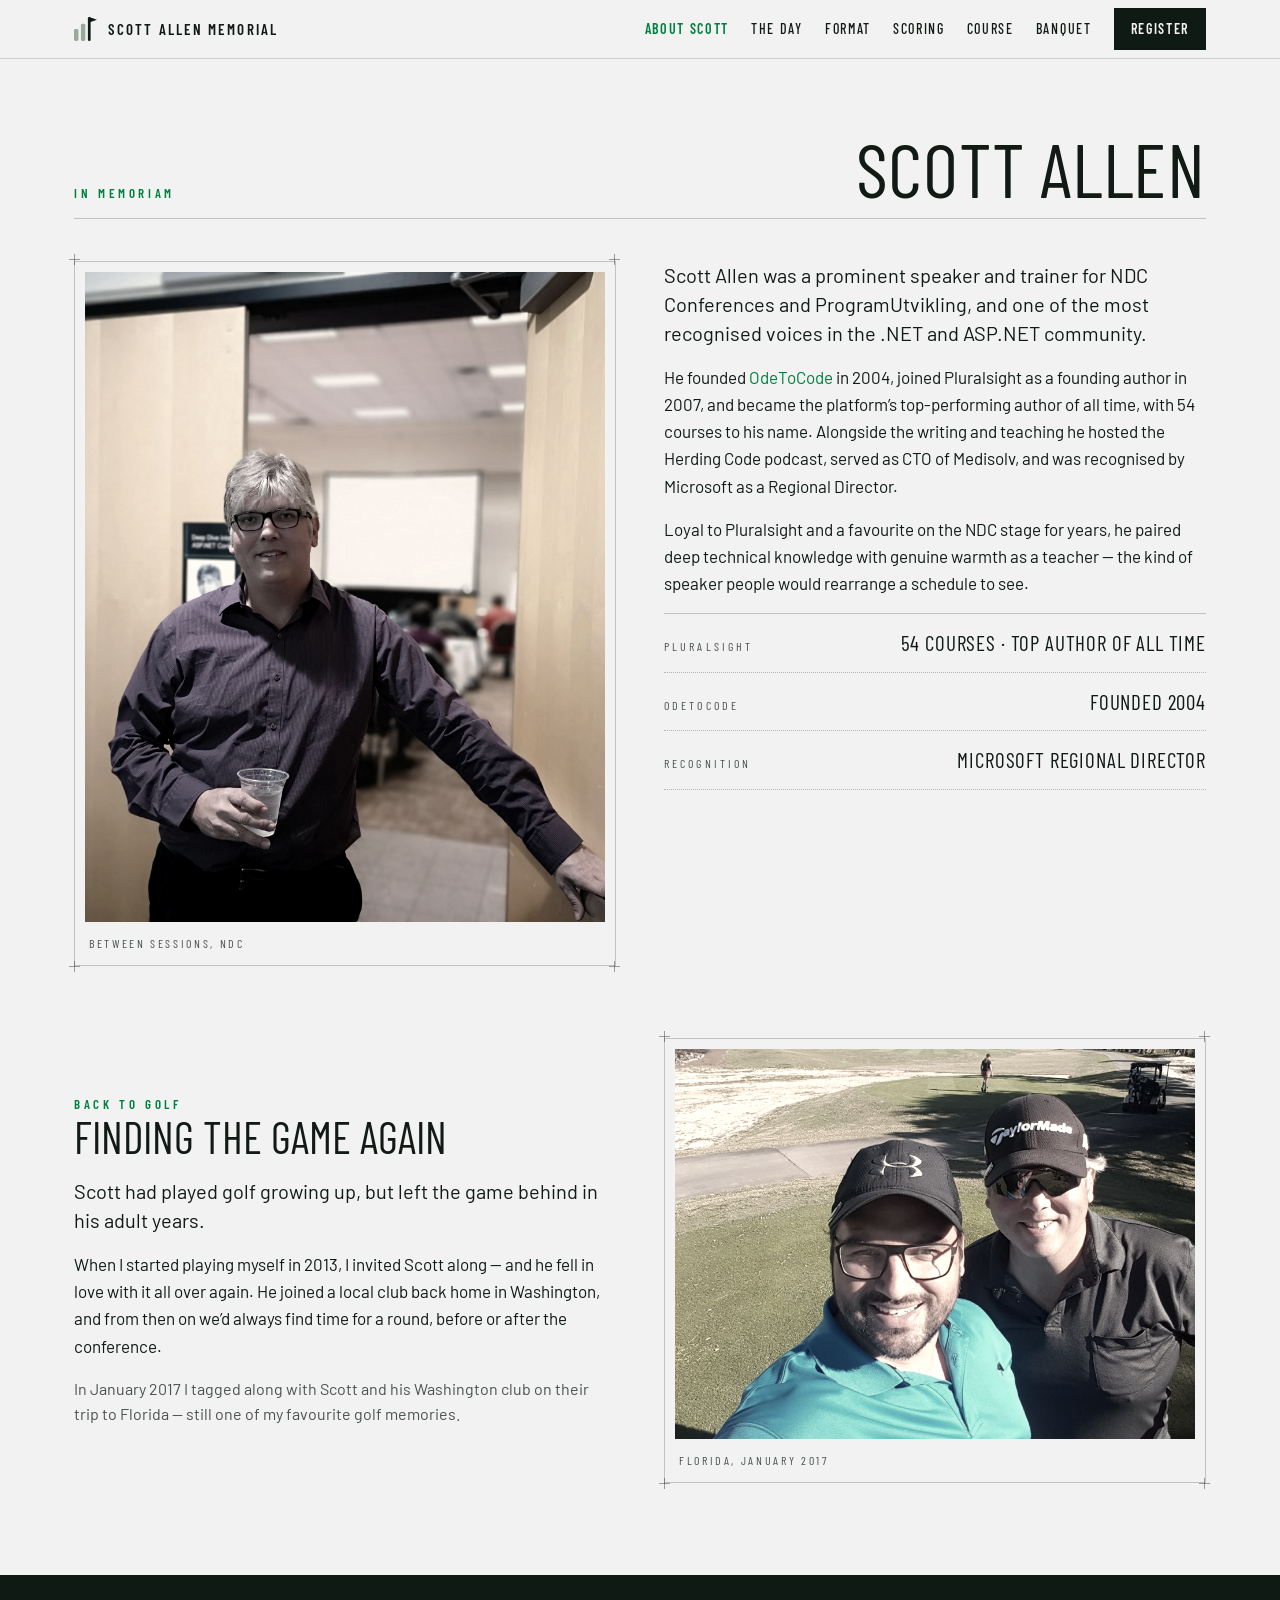
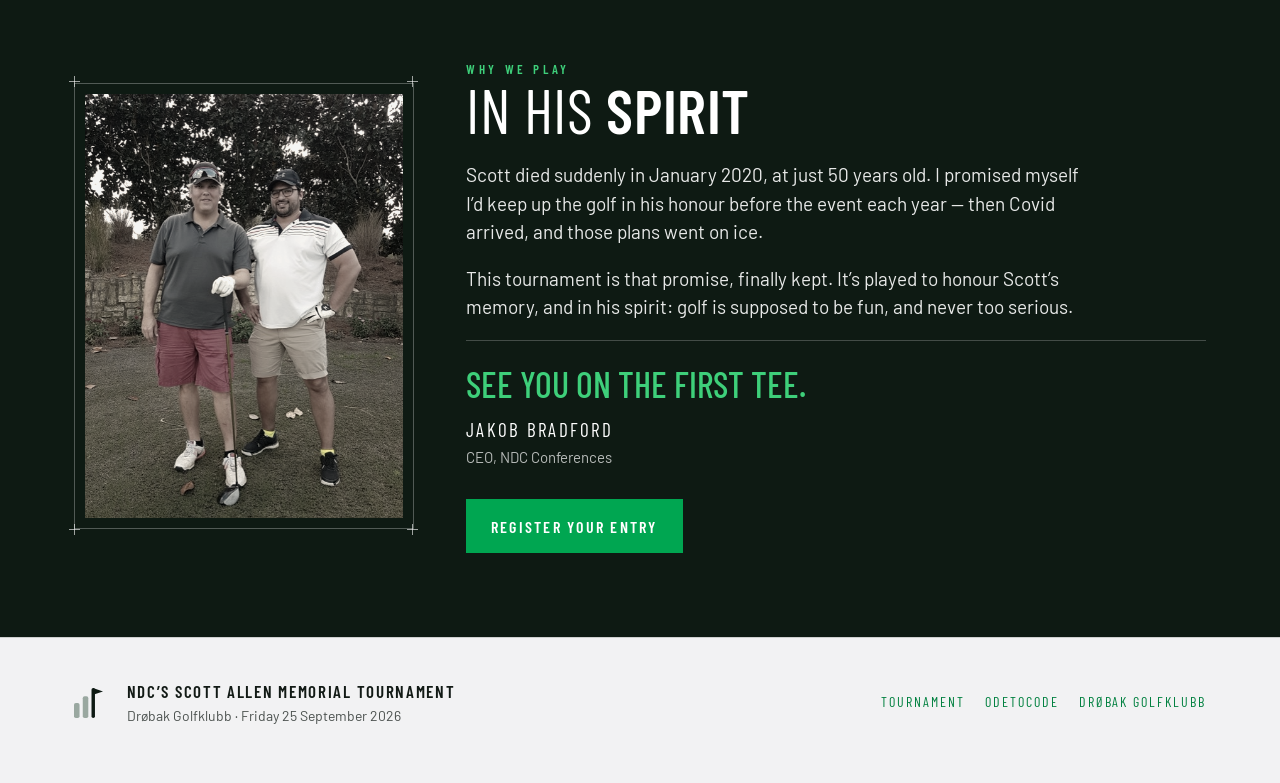
==== about.html @ 3bad95fa "Split out About Scott page; swap scorecard for flyover films - New about.html: In Memoriam, "back to" ====
<!DOCTYPE html>
<html lang="en">
<head>
<meta charset="UTF-8" />
<meta name="viewport" content="width=device-width, initial-scale=1" />
<title>About Scott Allen &mdash; NDC&rsquo;s Scott Allen Memorial Tournament</title>
<meta name="description" content="In memoriam: Scott Allen — speaker and trainer for NDC Conferences, founding Pluralsight author, and the friend this tournament is played for." />
<meta property="og:title" content="About Scott Allen" />
<meta property="og:description" content="In memoriam: Scott Allen — and why NDC plays this tournament in his spirit." />
<meta property="og:type" content="website" />
<link rel="preconnect" href="https://fonts.googleapis.com" />
<link rel="preconnect" href="https://fonts.gstatic.com" crossorigin />
<link href="https://fonts.googleapis.com/css2?family=Barlow+Condensed:wght@400;500;600&family=Barlow:wght@400;500;600;700&display=swap" rel="stylesheet" />
<link rel="icon" href="assets/brand/favicon.svg" type="image/svg+xml" />
<link rel="stylesheet" href="styles.css" />
</head>
<body>

<header class="nav">
  <div class="nav-inner">
    <a class="brand" href="index.html">
      <img class="brand-mark" src="assets/brand/mark-ink.svg" alt="" />
      <span class="brand-name">Scott&nbsp;Allen Memorial</span>
    </a>
    <nav class="nav-links">
      <span class="nav-current">About Scott</span>
      <a href="index.html#day">The Day</a>
      <a href="index.html#format">Format</a>
      <a href="index.html#scoring">Scoring</a>
      <a href="index.html#course">Course</a>
      <a href="index.html#banquet">Banquet</a>
      <a class="btn btn-dark btn-sm" href="index.html#register">Register</a>
    </nav>
  </div>
</header>

<main id="top">

  <!-- IN MEMORIAM -->
  <section class="sec sec-top">
    <div class="sec-head">
      <span class="sec-num">In Memoriam</span>
      <h1 class="sec-title sec-title-xl">Scott Allen</h1>
    </div>

    <div class="bio-top">
      <div class="bio-media"><span class="plus"></span><span class="plus plus-tr"></span><span class="plus plus-bl"></span><span class="plus plus-br"></span>
        <img src="assets/scott-portrait.jpg" alt="Scott Allen at an NDC conference" class="duo bio-portrait" />
        <div class="bio-caption">Between sessions, NDC</div>
      </div>
      <div class="prose">
        <p class="lead">Scott Allen was a prominent speaker and trainer for NDC Conferences and ProgramUtvikling, and one of the most recognised voices in the .NET and ASP.NET community.</p>
        <p>He founded <a href="https://odetocode.com" target="_blank" rel="noopener">OdeToCode</a> in 2004, joined Pluralsight as a founding author in 2007, and became the platform&rsquo;s top-performing author of all time, with 54 courses to his name. Alongside the writing and teaching he hosted the Herding Code podcast, served as CTO of Medisolv, and was recognised by Microsoft as a Regional Director.</p>
        <p>Loyal to Pluralsight and a favourite on the NDC stage for years, he paired deep technical knowledge with genuine warmth as a teacher &mdash; the kind of speaker people would rearrange a schedule to see.</p>
        <div class="record-list">
          <div class="record-row"><span class="cell-label">Pluralsight</span><span class="record-val">54 courses &middot; top author of all time</span></div>
          <div class="record-row"><span class="cell-label">OdeToCode</span><span class="record-val">Founded 2004</span></div>
          <div class="record-row"><span class="cell-label">Recognition</span><span class="record-val">Microsoft Regional Director</span></div>
        </div>
      </div>
    </div>

    <div class="bio-top bio-flip bio-later">
      <div class="prose">
        <div class="sec-num sec-num-block">Back to golf</div>
        <h2 class="bio-h">Finding the game again</h2>
        <p class="lead">Scott had played golf growing up, but left the game behind in his adult years.</p>
        <p>When I started playing myself in 2013, I invited Scott along &mdash; and he fell in love with it all over again. He joined a local club back home in Washington, and from then on we&rsquo;d always find time for a round, before or after the conference.</p>
        <p>In January 2017 I tagged along with Scott and his Washington club on their trip to Florida &mdash; still one of my favourite golf memories.</p>
      </div>
      <div class="bio-media"><span class="plus"></span><span class="plus plus-tr"></span><span class="plus plus-bl"></span><span class="plus plus-br"></span>
        <img src="assets/florida-tee.jpg" alt="Jakob Bradford and Scott Allen on the tee in Florida" class="duo bio-florida" />
        <div class="bio-caption">Florida, January 2017</div>
      </div>
    </div>
  </section>

  <!-- WHY WE PLAY -->
  <section class="spirit-band">
    <div class="spirit-grid">
      <div class="spirit-media"><span class="plus light"></span><span class="plus plus-tr light"></span><span class="plus plus-bl light"></span><span class="plus plus-br light"></span>
        <img src="assets/pair-driver.jpg" alt="Scott Allen and Jakob Bradford on the first tee" class="duo-heavy spirit-photo" />
      </div>
      <div class="spirit-text">
        <div class="sec-num bright sec-num-block">Why we play</div>
        <h2 class="sec-title light spirit-h">In his <span class="fw">spirit</span></h2>
        <p class="lead light spirit-p">Scott died suddenly in January 2020, at just 50 years old. I promised myself I&rsquo;d keep up the golf in his honour before the event each year &mdash; then Covid arrived, and those plans went on ice.</p>
        <p class="lead light spirit-p">This tournament is that promise, finally kept. It&rsquo;s played to honour Scott&rsquo;s memory, and in his spirit: golf is supposed to be fun, and never too serious.</p>
        <div class="spirit-signoff">
          <div class="ss-line">See you on the first tee.</div>
          <div class="ss-name">Jakob Bradford</div>
          <div class="ss-role">CEO, NDC Conferences</div>
        </div>
        <a class="btn btn-green spirit-cta" href="index.html#register">Register your entry</a>
      </div>
    </div>
  </section>

</main>

<footer class="foot">
  <div class="foot-inner">
    <img class="foot-mark" src="assets/brand/mark-ink.svg" alt="" />
    <div>
      <div class="foot-name">NDC&rsquo;s Scott Allen Memorial Tournament</div>
      <div class="foot-sub">Drøbak Golfklubb &middot; Friday 25 September 2026</div>
    </div>
    <div class="foot-links">
      <a href="index.html">Tournament</a>
      <a href="https://odetocode.com" target="_blank" rel="noopener">OdeToCode</a>
      <a href="https://drobakgolf.no" target="_blank" rel="noopener">Drøbak Golfklubb</a>
    </div>
  </div>
</footer>

</body>
</html>
---- styles.css ----
/* =========================================================
   NDC's Scott Allen Memorial Tournament
   Bold modern tournament styling — Barlow Condensed + Barlow
   ========================================================= */

:root {
  --bg:        #f2f2f3;
  --panel:     #e9e9ea;
  --ink:       #121a15;
  --ink-2:     #0e1a13;
  --line:      rgba(18, 26, 21, 0.16);
  --line-2:    rgba(18, 26, 21, 0.22);
  --muted:     rgba(18, 26, 21, 0.74);
  --muted-2:   rgba(18, 26, 21, 0.6);
  --green:     #00a651;
  --green-d:   #00803f;
  --green-dd:  #0e5c33;
  --green-br:  #3ecf7a;
  --white:     #ffffff;
  --maxw: 1180px;
  --cond: "Barlow Condensed", "Arial Narrow", system-ui, sans-serif;
  --sans: "Barlow", system-ui, -apple-system, sans-serif;
}

* { box-sizing: border-box; }
html { scroll-behavior: smooth; }
body {
  margin: 0;
  background: var(--bg);
  color: var(--ink);
  font-family: var(--sans);
  font-size: 17px;
  line-height: 1.6;
  -webkit-font-smoothing: antialiased;
}
a { color: var(--green-d); text-decoration: none; }
a:hover { color: var(--green-dd); }
::selection { background: rgba(0, 166, 81, 0.22); }
img { max-width: 100%; display: block; }
:focus-visible { outline: 2px solid var(--green); outline-offset: 2px; }
strong { font-weight: 600; }
.fw { font-weight: 600; }

/* ---------- Buttons ---------- */
.btn {
  display: inline-block;
  font-family: var(--cond);
  font-size: 16px;
  font-weight: 600;
  letter-spacing: 0.14em;
  text-transform: uppercase;
  padding: 14px 24px 12px;
  border: 1px solid transparent;
  cursor: pointer;
  transition: background .16s ease, color .16s ease, border-color .16s ease;
}
.btn-sm { font-size: 14px; padding: 9px 16px 8px; letter-spacing: 0.12em; }
.btn-dark { background: var(--ink-2); color: var(--bg); }
.btn-dark:hover { background: #1c2f23; color: var(--bg); }
.btn-green { background: var(--green); color: var(--white); }
.btn-green:hover { background: var(--green-d); color: var(--white); }
.btn-ghost { color: var(--white); border-color: rgba(255, 255, 255, 0.5); }
.btn-ghost:hover { border-color: #fff; background: rgba(255, 255, 255, 0.1); color: #fff; }
.btn-white { background: #fff; color: var(--ink-2); }
.btn-white:hover { background: var(--green-br); color: var(--ink-2); }
.btn-block { width: 100%; text-align: center; }

/* ---------- Plus corner marks ---------- */
.plus { position: absolute; top: -8px; left: -6px; width: 12px; height: 12px; pointer-events: none; }
.plus::before, .plus::after { content: ""; position: absolute; background: rgba(18, 26, 21, 0.4); }
.plus::before { left: 5px; top: 0; width: 1px; height: 11px; }
.plus::after { top: 5px; left: 0; height: 1px; width: 11px; }
.plus.plus-tr { left: auto; right: -6px; }
.plus.plus-bl { top: auto; bottom: -8px; }
.plus.plus-br { top: auto; bottom: -8px; left: auto; right: -6px; }
.plus.light::before, .plus.light::after { background: rgba(255, 255, 255, 0.6); }

/* ---------- Header ---------- */
.nav {
  position: sticky; top: 0; z-index: 40;
  background: rgba(242, 242, 243, 0.94);
  backdrop-filter: blur(8px);
  border-bottom: 1px solid var(--line);
}
.nav-inner {
  max-width: var(--maxw); margin: 0 auto; padding: 0 24px;
  height: 58px; display: flex; align-items: center; gap: 28px;
}
.brand { display: flex; align-items: center; gap: 11px; color: var(--ink); flex: none; }
.brand-mark { height: 24px; width: auto; display: block; }
.brand-name {
  font-family: var(--cond); font-weight: 600; font-size: 15px;
  letter-spacing: 0.14em; text-transform: uppercase; line-height: 1;
}
.nav-links { margin-left: auto; display: flex; gap: 22px; align-items: center; }
.nav-links a:not(.btn) {
  font-family: var(--cond); font-size: 14px; font-weight: 500;
  letter-spacing: 0.12em; text-transform: uppercase; color: var(--ink);
}
.nav-links a:not(.btn):hover { color: var(--green-d); }
.nav-current {
  font-family: var(--cond); font-size: 14px; font-weight: 600;
  letter-spacing: 0.12em; text-transform: uppercase; color: var(--green-d);
}

/* ---------- Hero ---------- */
.hero {
  position: relative;
  min-height: 640px;
  display: flex; flex-direction: column; justify-content: flex-end;
  overflow: hidden;
  background: var(--ink-2);
  color: #fff;
}
.hero-media {
  position: absolute; inset: 0;
  width: 100%; height: 100%; object-fit: cover; object-position: center 42%;
  filter: saturate(0.78) contrast(1.05) brightness(1.02);
}
.hero-tint {
  position: absolute; inset: 0;
  background: var(--green-dd);
  mix-blend-mode: color;
  opacity: 0.32;
}
.hero-scrim {
  position: absolute; inset: 0;
  background: linear-gradient(180deg,
    rgba(14, 26, 19, 0.68) 0%,
    rgba(14, 26, 19, 0.4) 30%,
    rgba(14, 26, 19, 0.62) 62%,
    rgba(14, 26, 19, 0.92) 100%);
}
.hero-body {
  position: relative;
  max-width: var(--maxw); width: 100%;
  margin: 0 auto; padding: 120px 24px 34px;
}
.kicker {
  display: flex; align-items: center; gap: 14px;
  margin: 0 0 20px;
  font-family: var(--cond); font-size: 14px; font-weight: 600;
  letter-spacing: 0.3em; text-transform: uppercase; color: #fff;
  text-shadow: 0 1px 14px rgba(14, 26, 19, 0.85);
}
.kicker-tick { width: 44px; height: 1px; background: #fff; flex: none; }
.hero-title {
  margin: 0;
  font-family: var(--cond); font-weight: 400;
  font-size: clamp(50px, 9vw, 128px);
  line-height: 0.88; letter-spacing: -0.005em;
  text-transform: uppercase; text-wrap: balance;
  text-shadow: 0 2px 30px rgba(14, 26, 19, 0.5);
}
.hero-lead {
  margin: 24px 0 0; max-width: 48ch;
  font-size: 19px; line-height: 1.5; color: rgba(255, 255, 255, 0.92);
}
.hero-cta { margin-top: 32px; display: flex; flex-wrap: wrap; gap: 12px; }

.hero-stats {
  position: relative;
  border-top: 1px solid rgba(255, 255, 255, 0.22);
  max-width: var(--maxw); width: 100%; margin: 0 auto; padding: 0 24px;
  display: grid; grid-template-columns: repeat(4, 1fr);
}
.hero-stat { padding: 18px 22px 16px; border-right: 1px solid rgba(255, 255, 255, 0.16); }
.hero-stat:first-child { padding-left: 0; }
.hero-stat:last-child { border-right: 0; padding-right: 0; }
.hs-label {
  display: block;
  font-family: var(--cond); font-size: 12px; letter-spacing: 0.24em;
  text-transform: uppercase; color: rgba(255, 255, 255, 0.62);
}
.hs-value {
  display: block; margin-top: 2px;
  font-family: var(--cond); font-size: 21px; font-weight: 500;
  letter-spacing: 0.02em; text-transform: uppercase; color: #fff;
}

/* ---------- Section shell ---------- */
.sec { max-width: var(--maxw); margin: 0 auto; padding: 92px 24px 0; }
.sec:last-of-type { padding-bottom: 0; }
.sec-top { padding-top: 72px; }
.sec-head {
  display: flex; align-items: baseline; gap: 16px;
  border-bottom: 1px solid var(--line-2);
  padding-bottom: 14px; margin-bottom: 42px;
}
.sec-num {
  font-family: var(--cond); font-size: 13px; font-weight: 600;
  letter-spacing: 0.28em; text-transform: uppercase; color: var(--green-d);
}
.sec-num.light { color: rgba(255, 255, 255, 0.82); }
.sec-num.bright { color: var(--green-br); }
.sec-title {
  margin: 0 0 0 auto;
  font-family: var(--cond); font-weight: 400;
  font-size: clamp(32px, 4.6vw, 54px); line-height: 1;
  letter-spacing: 0.01em; text-transform: uppercase;
}
.sec-title.light { color: #fff; }
.sec-title-xl { font-size: clamp(38px, 6vw, 78px); line-height: 0.94; }
.sec-num-block { display: block; }
.lead { font-size: 20px; line-height: 1.45; }
p.lead { margin: 0 0 18px; }

/* ---------- Grid of cells ---------- */
.grid {
  display: grid; gap: 1px;
  background: var(--line); border: 1px solid var(--line);
}
.cells-4 { grid-template-columns: repeat(4, 1fr); border-top: none; }
.cats { grid-template-columns: repeat(2, 1fr); margin-top: 56px; }
.stat-row { grid-template-columns: repeat(3, 1fr); margin-top: 40px; }
.cell { background: var(--bg); padding: 30px 26px 32px; position: relative; }
.cell-dark { background: var(--ink-2); color: #fff; }
.cell-label {
  font-family: var(--cond); font-size: 12px; letter-spacing: 0.26em;
  text-transform: uppercase; color: var(--muted);
}
.cell-dark .cell-label { color: var(--green-br); }
.cell-big {
  font-family: var(--cond); font-size: 60px; font-weight: 500; line-height: 1;
  margin: 8px 0 14px; letter-spacing: -0.01em;
}
.cell-big .unit { font-size: 24px; }
.cell p { margin: 0; font-size: 15px; line-height: 1.55; color: var(--muted); }
.cell-dark p { color: rgba(255, 255, 255, 0.8); }
.cat-name {
  margin: 6px 0 14px;
  font-family: var(--cond); font-weight: 500; font-size: 40px; line-height: 1;
  text-transform: uppercase;
}
.cats .cell p { font-size: 16px; }
.cat-eg {
  margin-top: 16px !important; padding-top: 14px;
  border-top: 1px dotted rgba(18, 26, 21, 0.3);
  font-size: 14px !important; color: var(--muted-2) !important;
}
.cat-eg .hl { color: var(--green-d); }

/* ---------- Format top ---------- */
.format-top {
  display: grid; grid-template-columns: 1fr 1fr; gap: 48px; align-items: start;
}
.prose p { margin: 0 0 16px; }
.prose p:last-child { margin-bottom: 0; font-size: 16px; color: var(--muted); }

.points { border: 1px solid var(--line-2); background: var(--panel); position: relative; }
.points-head {
  padding: 14px 18px; border-bottom: 1px solid var(--line-2);
  font-family: var(--cond); font-size: 12px; letter-spacing: 0.26em;
  text-transform: uppercase; color: var(--muted);
}
.pt {
  display: flex; align-items: baseline; justify-content: space-between;
  padding: 11px 18px; border-bottom: 1px dotted rgba(18, 26, 21, 0.22);
}
.pt:last-child { border-bottom: 0; }
.pt span:first-child { font-size: 16px; }
.pt-val { font-family: var(--cond); font-size: 27px; font-weight: 600; line-height: 1; }
.pt-good span:first-child { color: var(--green-d); font-weight: 500; }
.pt-good .pt-val { color: var(--green-d); }

/* ---------- Green section ---------- */
.sec-green { margin-top: 92px; background: var(--green); }
.green-inner {
  max-width: var(--maxw); margin: 0 auto; padding: 76px 24px;
  display: grid; grid-template-columns: 1.2fr 1fr; gap: 52px; align-items: center;
}
.green-text .sec-title { margin: 0 0 20px; }
.light { color: #fff; }
.light-dim { color: rgba(255, 255, 255, 0.9); font-size: 16px; margin: 0 0 28px; }
.green-text .lead { color: #fff; margin-bottom: 16px; }
.green-box {
  border: 1px solid rgba(255, 255, 255, 0.45);
  padding: 52px 40px; position: relative;
  display: flex; flex-direction: column; align-items: center; gap: 6px;
}
.app-lockup { width: 260px; max-width: 100%; height: auto; display: block; }

/* ---------- Course ---------- */
.course-prose {
  display: grid; grid-template-columns: 1fr 1fr; gap: 48px; align-items: start;
}
.course-prose p { margin: 0; }
.course-prose p:last-child { font-size: 16px; color: var(--muted); }
.st-value {
  font-family: var(--cond); font-size: 44px; font-weight: 500; line-height: 1.05;
}
.st-value .unit { font-size: 20px; }

/* ---------- Hole-by-hole flyover films ---------- */
.hole-guide { margin-top: 56px; }
.hg-head {
  display: flex; align-items: baseline; gap: 16px;
  border-bottom: 1px solid var(--line-2); padding-bottom: 12px; margin-bottom: 24px;
}
.hg-sub {
  margin-left: auto;
  font-family: var(--cond); font-size: 13px; letter-spacing: 0.2em;
  text-transform: uppercase; color: var(--muted);
}
.hg-selector {
  display: grid; grid-template-columns: repeat(9, minmax(0, 1fr));
  gap: 6px; margin-bottom: 24px;
}
.hg-sq {
  appearance: none; cursor: pointer; border-radius: 0;
  border: 1px solid var(--line-2); background: transparent; color: var(--ink);
  font-family: var(--cond); font-size: 17px; font-weight: 600; line-height: 1;
  padding: 9px 0 7px; transition: border-color .14s ease, background .14s ease, color .14s ease;
}
.hg-sq:hover { border-color: var(--green); }
.hg-sq[aria-pressed="true"] { border-color: var(--green); background: var(--green); color: #fff; }

.hg-body { display: flex; flex-wrap: wrap; gap: 32px; align-items: flex-start; }
.hg-plate {
  position: relative; border: 1px solid var(--line-2); padding: 10px;
  flex: 1 1 380px; min-width: 280px;
}
.hg-film {
  display: block; width: 100%; position: relative;
  aspect-ratio: 16 / 9; overflow: hidden; background: var(--ink-2);
}
.hg-still {
  position: absolute; inset: 0; width: 100%; height: 100%; object-fit: cover;
  filter: saturate(0.42) contrast(1.06) sepia(0.12) hue-rotate(-8deg);
}
.hg-scrim { position: absolute; inset: 0; background: rgba(14, 26, 19, 0.28); }
.hg-badge {
  position: absolute; left: 50%; top: 50%; transform: translate(-50%, -50%);
  display: flex; align-items: center; gap: 10px; white-space: nowrap;
  background: var(--green); color: #fff;
  font-family: var(--cond); font-size: 17px; font-weight: 600;
  letter-spacing: 0.16em; text-transform: uppercase; padding: 13px 22px 11px;
}
.hg-film:hover .hg-badge { background: var(--green-d); }

.hg-data { flex: 1 1 200px; min-width: 200px; max-width: 300px; }
.hg-number {
  font-family: var(--cond); font-size: 84px; font-weight: 500;
  line-height: 0.9; margin: 4px 0 18px;
}
.hg-rows { display: flex; flex-direction: column; border-top: 1px solid var(--line-2); }
.hg-row {
  display: flex; justify-content: space-between; align-items: baseline;
  padding: 10px 0; border-bottom: 1px dotted rgba(18, 26, 21, 0.28);
}
.hg-val { font-family: var(--cond); font-size: 26px; font-weight: 600; line-height: 1; }
.hg-nav { display: flex; gap: 8px; margin-top: 20px; }
.hg-btn {
  flex: 1; appearance: none; cursor: pointer; border-radius: 0;
  border: 1px solid rgba(18, 26, 21, 0.35); background: transparent; color: var(--ink);
  font-family: var(--cond); font-size: 15px; font-weight: 600;
  letter-spacing: 0.14em; text-transform: uppercase; padding: 12px 10px 10px;
  transition: border-color .14s ease, color .14s ease;
}
.hg-btn:hover { border-color: var(--green); color: var(--green-d); }
.hg-watch {
  display: inline-block; margin-top: 16px;
  font-family: var(--cond); font-size: 13px; letter-spacing: 0.18em; text-transform: uppercase;
}
.foot-note { margin: 14px 0 0; font-size: 14px; line-height: 1.5; color: var(--muted-2); }

/* ---------- Banquet panel ---------- */
.panel {
  border: 1px solid var(--line-2); position: relative;
  display: grid; grid-template-columns: 1.3fr 1fr;
}
.panel-main { padding: 46px 38px; }
.panel-main .sec-num { display: block; margin-bottom: 12px; }
.panel-main .sec-title { margin: 0 0 18px; }
.panel-main p { margin: 0 0 14px; }
.panel-main p:last-child { font-size: 16px; color: var(--muted); margin: 0; }
.panel-side {
  border-left: 1px solid var(--line); background: var(--panel);
  padding: 46px 38px; display: flex; flex-direction: column; gap: 20px;
}
.pside-row { padding-bottom: 18px; border-bottom: 1px dotted rgba(18, 26, 21, 0.3); }
.pside-row:last-child { padding-bottom: 0; border-bottom: 0; }
.pside-val {
  font-family: var(--cond); font-size: 28px; font-weight: 500; line-height: 1.1;
  text-transform: uppercase; margin-top: 2px;
}
.pside-sub { margin-top: 4px; font-size: 14px; color: var(--muted); }
.pside-val a, .panel-main a { color: inherit; text-decoration: underline; text-underline-offset: 3px; }

/* ---------- Register ---------- */
.sec-dark { margin-top: 92px; background: var(--ink-2); }
.reg-inner {
  max-width: var(--maxw); margin: 0 auto; padding: 84px 24px;
  display: grid; grid-template-columns: 1fr 1fr; gap: 56px; align-items: start;
}
.reg-h { margin: 0 0 20px; font-size: clamp(38px, 5.6vw, 68px); line-height: 0.94; }
.reg-left .lead { color: rgba(255, 255, 255, 0.86); max-width: 40ch; }
.reg-facts { margin-top: 22px; border-top: 1px solid rgba(255, 255, 255, 0.2); }
.rf-row {
  display: flex; justify-content: space-between; gap: 16px;
  padding: 13px 0; border-bottom: 1px solid rgba(255, 255, 255, 0.2);
}
.rf-row span:first-child {
  font-family: var(--cond); font-size: 13px; letter-spacing: 0.22em;
  text-transform: uppercase; color: rgba(255, 255, 255, 0.6);
}
.rf-v {
  font-family: var(--cond); font-size: 16px; letter-spacing: 0.06em;
  text-transform: uppercase; color: #fff;
}
.rf-v.bright-t { color: var(--green-br); }

.reg-card { border: 1px solid rgba(255, 255, 255, 0.28); position: relative; padding: 36px 32px 38px; }
.reg-form { display: block; }
.field { min-width: 0; }
.field.span-2 { grid-column: 1 / -1; }
.field label,
.check {
  font-family: var(--cond); font-size: 12px; letter-spacing: 0.24em;
  text-transform: uppercase; color: rgba(255, 255, 255, 0.7);
}
.field label { display: block; margin-bottom: 7px; }
.field .opt { letter-spacing: 0.06em; text-transform: none; color: rgba(255, 255, 255, 0.45); }
.reg-form input[type="text"],
.reg-form input[type="email"],
.reg-form input[type="tel"],
.reg-form input[type="number"] {
  width: 100%; background: transparent;
  border: 1px solid rgba(255, 255, 255, 0.3); border-radius: 0;
  color: #fff; font-family: var(--sans); font-size: 17px; padding: 12px 14px;
}
.reg-form input::placeholder { color: rgba(255, 255, 255, 0.4); }
.reg-form input:focus-visible { outline: 2px solid var(--green-br); outline-offset: 1px; border-color: var(--green-br); }
.hint { margin: 7px 0 0; font-size: 13px; color: rgba(255, 255, 255, 0.55); font-family: var(--sans); letter-spacing: normal; text-transform: none; }
.hp { position: absolute; left: -9999px; width: 1px; height: 1px; opacity: 0; }
.check {
  grid-column: 1 / -1; display: flex; align-items: center; gap: 12px;
  padding: 14px 0 4px; border-top: 1px dotted rgba(255, 255, 255, 0.28);
  cursor: pointer; color: #fff; font-family: var(--sans);
  font-size: 16px; letter-spacing: normal; text-transform: none;
}
.check input { width: 18px; height: 18px; accent-color: var(--green); flex: none; }
.form-status { margin: 4px 0 0; font-size: 15px; min-height: 1.4em; font-family: var(--sans); }
.form-status.ok { color: var(--green-br); }
.form-status.err { color: #ff9d8e; }
.reg-fields { display: grid; grid-template-columns: 1fr 1fr; gap: 20px 18px; }
.reg-success { display: none; padding: 28px 0; text-align: left; }
.reg-form.sent .reg-fields { display: none; }
.reg-form.sent .reg-success { display: block; }
.rs-kicker {
  font-family: var(--cond); font-size: 13px; letter-spacing: 0.26em;
  text-transform: uppercase; color: var(--green-br);
}
.rs-head {
  margin: 8px 0 14px; font-family: var(--cond); font-weight: 500;
  font-size: 40px; line-height: 1.05; text-transform: uppercase; color: #fff;
}
.rs-note { margin: 0; font-size: 17px; line-height: 1.55; color: rgba(255, 255, 255, 0.8); }
.reg-closed { border: 1px solid rgba(255, 255, 255, 0.28); padding: 44px 32px; }
.reg-closed .rs-head { font-size: 42px; }

/* ---------- Memoriam / bio ---------- */
.bio-top {
  display: grid; grid-template-columns: repeat(auto-fit, minmax(280px, 1fr));
  gap: 48px; align-items: start;
}
.bio-later { margin-top: 72px; }
.bio-flip { align-items: center; }
.bio-media { position: relative; border: 1px solid var(--line-2); padding: 10px; }
.bio-media img { width: 100%; display: block; }
.bio-portrait { aspect-ratio: 4 / 5; object-fit: cover; object-position: 46% 30%; }
.bio-florida { aspect-ratio: 4 / 3; object-fit: cover; object-position: 50% 62%; }
.bio-caption {
  padding: 12px 4px 2px;
  font-family: var(--cond); font-size: 12px; letter-spacing: 0.22em;
  text-transform: uppercase; color: var(--muted);
}
.bio-h {
  margin: 0 0 18px;
  font-family: var(--cond); font-weight: 400; font-size: clamp(30px, 3.6vw, 44px);
  line-height: 1; text-transform: uppercase;
}
.duo { filter: saturate(0.42) contrast(1.06) sepia(0.12) hue-rotate(-8deg); }
.duo-heavy { filter: saturate(0.36) contrast(1.08) sepia(0.14) hue-rotate(-8deg) brightness(0.96); }

.record-list { display: flex; flex-direction: column; border-top: 1px solid var(--line-2); margin-top: 8px; }
.record-row {
  display: flex; justify-content: space-between; align-items: baseline; gap: 16px;
  padding: 12px 0; border-bottom: 1px dotted rgba(18, 26, 21, 0.28);
}
.record-val {
  font-family: var(--cond); font-size: 21px; letter-spacing: 0.04em; text-transform: uppercase;
}

/* ---------- Why we play (ink band) ---------- */
.spirit-band { margin-top: 92px; background: var(--ink-2); }
.spirit-grid {
  max-width: var(--maxw); margin: 0 auto; padding: 84px 24px;
  display: flex; flex-wrap: wrap; gap: 52px; align-items: center;
}
.spirit-media {
  position: relative; border: 1px solid rgba(255, 255, 255, 0.28); padding: 10px;
  flex: 0 1 340px; max-width: 340px;
}
.spirit-media img { width: 100%; display: block; }
.spirit-photo { aspect-ratio: 3 / 4; object-fit: cover; object-position: 50% 34%; }
.spirit-text { flex: 1 1 320px; min-width: 280px; }
.spirit-h { margin: 0 0 22px; font-size: clamp(36px, 5vw, 62px); line-height: 0.96; }
.spirit-p { font-size: 19px; line-height: 1.5; color: rgba(255, 255, 255, 0.9); max-width: 56ch; margin: 0 0 16px; }
.spirit-p + .spirit-signoff { margin-top: 18px; }
.spirit-signoff { border-top: 1px solid rgba(255, 255, 255, 0.22); padding-top: 24px; }
.ss-line {
  font-family: var(--cond); font-size: clamp(26px, 3vw, 36px); font-weight: 500;
  line-height: 1.05; text-transform: uppercase; color: var(--green-br);
}
.ss-name {
  margin-top: 12px; font-family: var(--cond); font-size: 19px;
  letter-spacing: 0.12em; text-transform: uppercase; color: #fff;
}
.ss-role { font-size: 15px; color: rgba(255, 255, 255, 0.7); }
.spirit-cta { margin-top: 30px; }

/* ---------- Footer ---------- */
.foot { border-top: 1px solid var(--line); }
.foot-inner {
  max-width: var(--maxw); margin: 0 auto; padding: 40px 24px 56px;
  display: flex; flex-wrap: wrap; gap: 24px; align-items: center;
}
.foot-mark { height: 30px; width: auto; display: block; flex: none; }
.foot-name {
  font-family: var(--cond); font-size: 17px; font-weight: 600;
  letter-spacing: 0.1em; text-transform: uppercase;
}
.foot-sub { font-size: 14px; color: var(--muted); }
.foot-links {
  margin-left: auto; display: flex; gap: 20px;
  font-family: var(--cond); font-size: 14px; letter-spacing: 0.14em; text-transform: uppercase;
}

/* ---------- Responsive ---------- */
@media (max-width: 1000px) {
  .format-top, .course-prose, .green-inner, .reg-inner, .bio-top { grid-template-columns: 1fr; gap: 32px; }
  .green-box { align-self: start; }
}
@media (max-width: 560px) {
  .hg-selector { grid-template-columns: repeat(6, minmax(0, 1fr)); }
}
@media (max-width: 860px) {
  .cells-4 { grid-template-columns: repeat(2, 1fr); }
  .hero-stats { grid-template-columns: repeat(2, 1fr); }
  .hero-stat:nth-child(2) { border-right: 0; padding-right: 0; }
  .hero-stat:nth-child(3) { padding-left: 0; }
}
@media (max-width: 720px) {
  body { font-size: 16px; }
  .nav-links a:not(.btn) { display: none; }
  .sec { padding-top: 64px; }
  .sec-green, .sec-dark { margin-top: 64px; }
  .sec-head { flex-direction: column; align-items: flex-start; gap: 6px; }
  .sec-title { margin: 0; }
  .cats, .panel { grid-template-columns: 1fr; }
  .panel-side { border-left: 0; border-top: 1px solid var(--line); }
  .hero-body { padding-top: 100px; }
  .reg-fields { grid-template-columns: 1fr; }
}
@media (max-width: 480px) {
  .cells-4, .stat-row { grid-template-columns: 1fr; }
  .hero-stats { grid-template-columns: 1fr; }
  .hero-stat { border-right: 0 !important; padding-left: 0 !important; padding-right: 0 !important; }
}

@media (prefers-reduced-motion: reduce) {
  html { scroll-behavior: auto; }
}
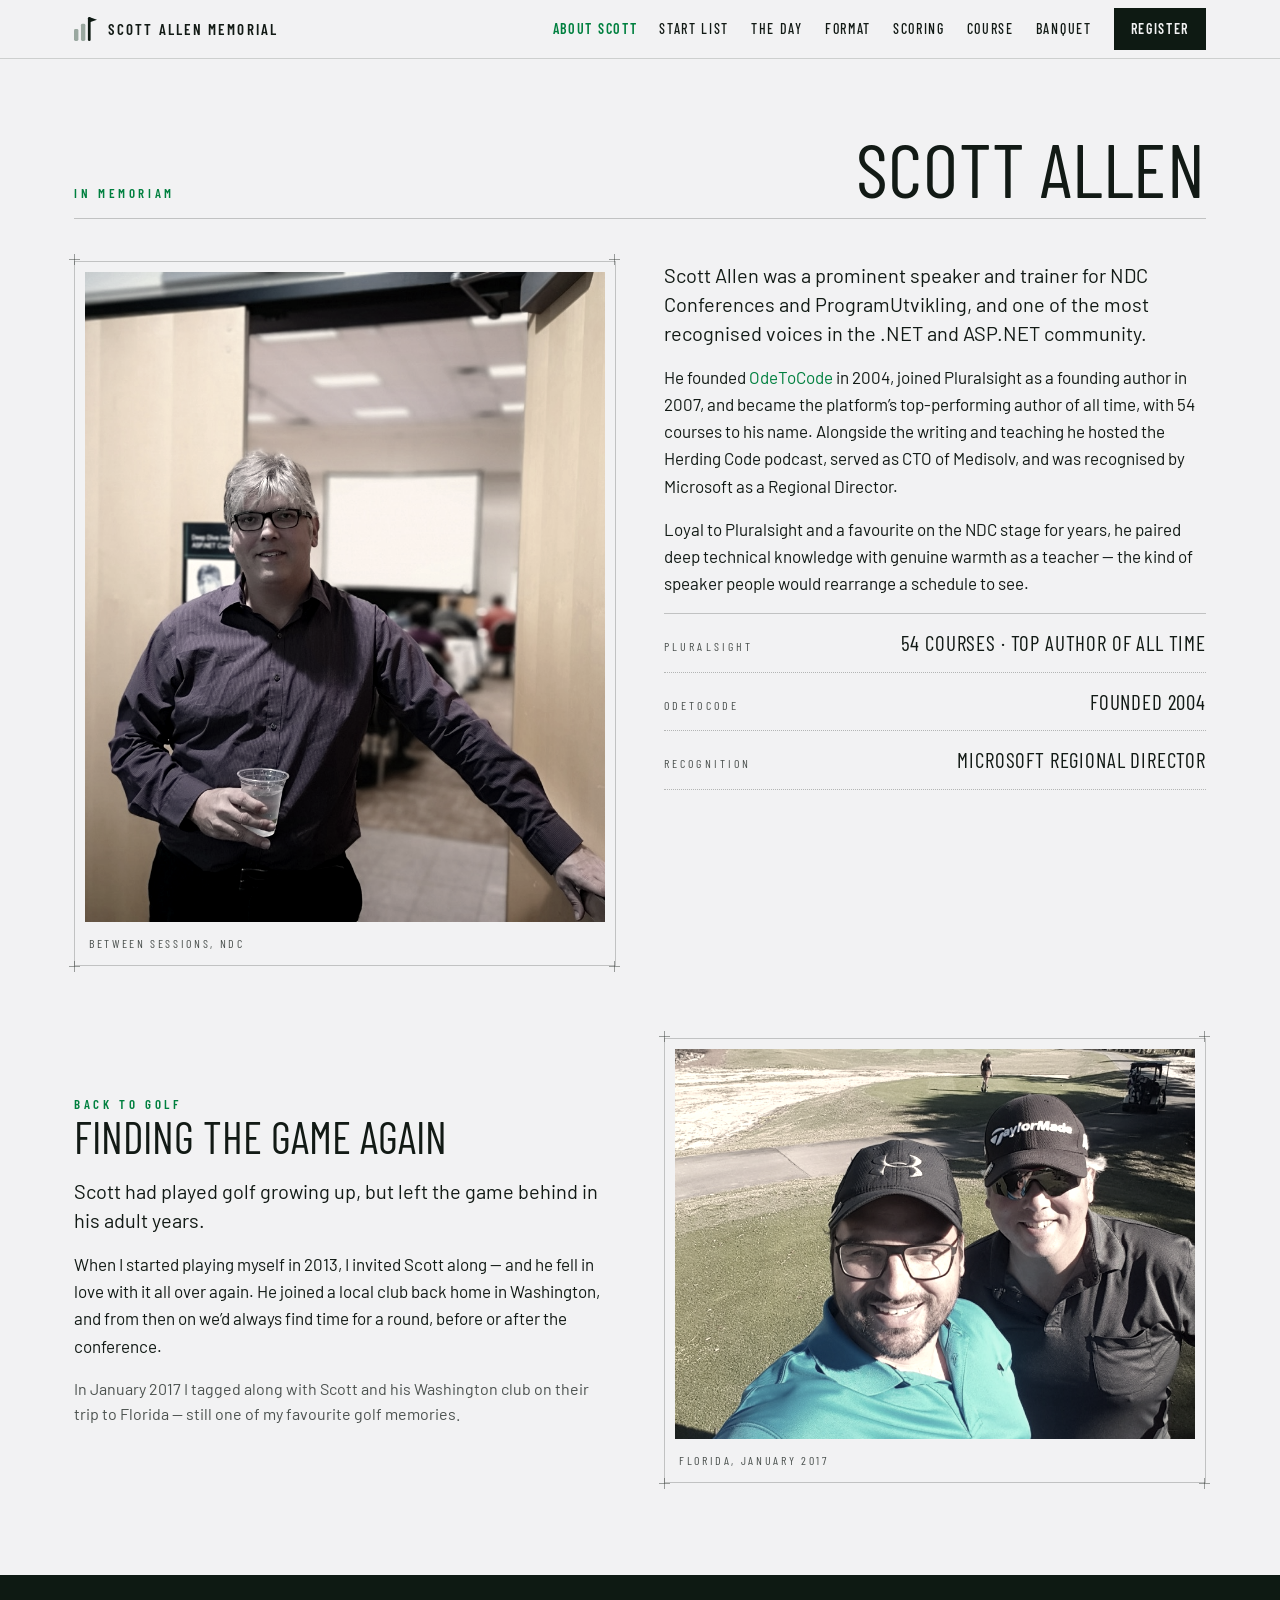
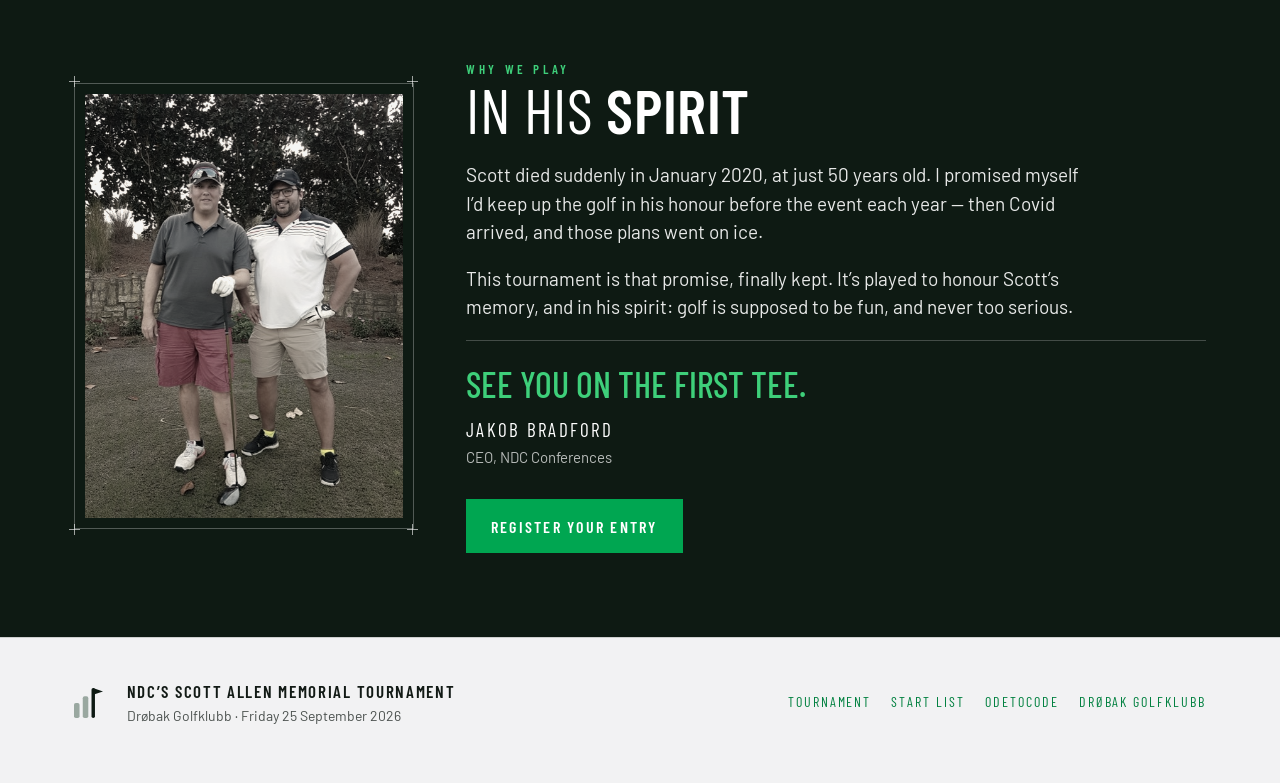
==== commit 73617090: "Add Start List page with flight filter and nav item Four flights, eight teams, sixteen players with " ====
--- a/about.html
+++ b/about.html
@@ -24,6 +24,7 @@
     </a>
     <nav class="nav-links">
       <span class="nav-current">About Scott</span>
+      <a href="start-list.html">Start List</a>
       <a href="index.html#day">The Day</a>
       <a href="index.html#format">Format</a>
       <a href="index.html#scoring">Scoring</a>
@@ -107,6 +108,7 @@
     </div>
     <div class="foot-links">
       <a href="index.html">Tournament</a>
+      <a href="start-list.html">Start List</a>
       <a href="https://odetocode.com" target="_blank" rel="noopener">OdeToCode</a>
       <a href="https://drobakgolf.no" target="_blank" rel="noopener">Drøbak Golfklubb</a>
     </div>
--- a/styles.css
+++ b/styles.css
@@ -537,6 +537,77 @@
   font-family: var(--cond); font-size: 14px; letter-spacing: 0.14em; text-transform: uppercase;
 }
 
+/* ---------- Start list ---------- */
+.cells-5 { grid-template-columns: repeat(5, 1fr); border-top: none; }
+.sl-summary { margin-top: 34px; }
+.sl-summary .cell-big { font-size: 44px; margin: 8px 0 0; }
+.sl-intro { margin: 18px 0 0; max-width: 74ch; font-size: 17px; line-height: 1.55; color: var(--muted); }
+
+.sl-filters { display: flex; flex-wrap: wrap; gap: 8px; margin-top: 26px; }
+.sl-filter {
+  appearance: none; cursor: pointer; border-radius: 0;
+  border: 1px solid rgba(18, 26, 21, 0.28); background: transparent; color: var(--ink);
+  font-family: var(--cond); font-size: 15px; font-weight: 600;
+  letter-spacing: 0.14em; text-transform: uppercase; padding: 12px 18px 10px;
+  transition: border-color .14s ease, background .14s ease, color .14s ease;
+}
+.sl-filter:hover { border-color: var(--green); }
+.sl-filter[aria-pressed="true"] { border-color: var(--green); background: var(--green); color: #fff; }
+
+.fl-list { margin-top: 40px; }
+.fl-block { margin-bottom: 44px; }
+.fl-block:last-child { margin-bottom: 0; }
+.fl-head {
+  display: flex; flex-wrap: wrap; align-items: baseline; gap: 14px;
+  border-bottom: 1px solid var(--line-2); padding-bottom: 10px; margin-bottom: 22px;
+}
+.fl-time {
+  font-family: var(--cond); font-size: 34px; font-weight: 500;
+  line-height: 1; text-transform: uppercase;
+}
+.fl-name {
+  font-family: var(--cond); font-size: 13px; font-weight: 600;
+  letter-spacing: 0.26em; text-transform: uppercase; color: var(--green-d);
+}
+.fl-total {
+  margin-left: auto; font-family: var(--cond); font-size: 12px;
+  letter-spacing: 0.22em; text-transform: uppercase; color: var(--muted);
+}
+.fl-teams { display: grid; grid-template-columns: repeat(auto-fit, minmax(330px, 1fr)); gap: 26px; }
+
+.team-card { position: relative; border: 1px solid var(--line-2); padding: 22px 22px 20px; }
+.team-badge-row {
+  display: flex; align-items: baseline; gap: 12px;
+  border-bottom: 1px dotted rgba(18, 26, 21, 0.28); padding-bottom: 12px;
+}
+.team-badge, .team-hcp {
+  font-family: var(--cond); font-size: 12px; letter-spacing: 0.22em;
+  text-transform: uppercase; color: var(--muted);
+}
+.team-hcp { margin-left: auto; }
+.team-name {
+  margin: 14px 0 20px; font-family: var(--cond); font-weight: 400;
+  font-size: clamp(26px, 2.6vw, 34px); line-height: 1; text-transform: uppercase;
+}
+.team-players { display: flex; flex-direction: column; gap: 16px; }
+.player-row { display: flex; gap: 16px; align-items: flex-start; }
+.player-photo {
+  flex: none; width: 74px; height: 92px;
+  border: 1px solid var(--line-2); padding: 4px; background: var(--panel);
+}
+.player-photo img { width: 100%; height: 100%; object-fit: cover; }
+.player-info { flex: 1 1 auto; min-width: 0; }
+.player-name {
+  font-family: var(--cond); font-size: 25px; font-weight: 500;
+  line-height: 1.05; text-transform: uppercase;
+}
+.player-hcp { display: flex; flex-wrap: wrap; align-items: baseline; gap: 10px; margin-top: 6px; }
+.player-hcp-label {
+  font-family: var(--cond); font-size: 12px; letter-spacing: 0.22em;
+  text-transform: uppercase; color: var(--muted);
+}
+.player-hcp-val { font-family: var(--cond); font-size: 24px; font-weight: 600; line-height: 1; color: var(--green-d); }
+
 /* ---------- Responsive ---------- */
 @media (max-width: 1000px) {
   .format-top, .course-prose, .green-inner, .reg-inner, .bio-top { grid-template-columns: 1fr; gap: 32px; }
@@ -546,7 +617,7 @@
   .hg-selector { grid-template-columns: repeat(6, minmax(0, 1fr)); }
 }
 @media (max-width: 860px) {
-  .cells-4 { grid-template-columns: repeat(2, 1fr); }
+  .cells-4, .cells-5 { grid-template-columns: repeat(2, 1fr); }
   .hero-stats { grid-template-columns: repeat(2, 1fr); }
   .hero-stat:nth-child(2) { border-right: 0; padding-right: 0; }
   .hero-stat:nth-child(3) { padding-left: 0; }
@@ -564,7 +635,7 @@
   .reg-fields { grid-template-columns: 1fr; }
 }
 @media (max-width: 480px) {
-  .cells-4, .stat-row { grid-template-columns: 1fr; }
+  .cells-4, .cells-5, .stat-row { grid-template-columns: 1fr; }
   .hero-stats { grid-template-columns: 1fr; }
   .hero-stat { border-right: 0 !important; padding-left: 0 !important; padding-right: 0 !important; }
 }
